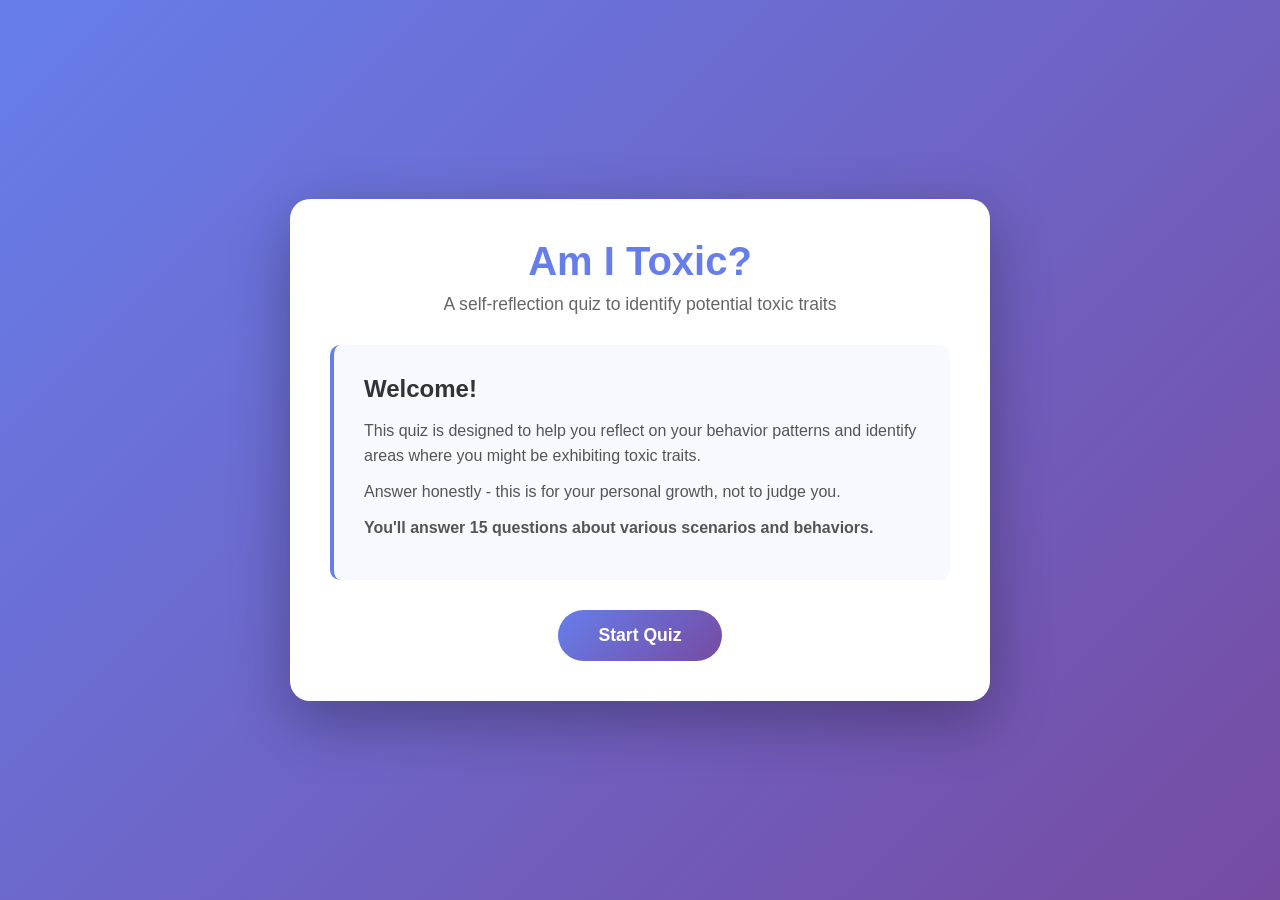
==== index.html @ d929b259 "Implement complete "Am I Toxic" quiz website with scoring system Co-authored-by: Water-Wind-Official" ====
<!DOCTYPE html>
<html lang="en">
<head>
    <meta charset="UTF-8">
    <meta name="viewport" content="width=device-width, initial-scale=1.0">
    <title>Am I Toxic? - Self-Assessment Quiz</title>
    <link rel="stylesheet" href="style.css">
</head>
<body>
    <div class="container">
        <header>
            <h1>Am I Toxic?</h1>
            <p class="subtitle">A self-reflection quiz to identify potential toxic traits</p>
        </header>

        <div id="start-screen" class="screen active">
            <div class="intro">
                <h2>Welcome!</h2>
                <p>This quiz is designed to help you reflect on your behavior patterns and identify areas where you might be exhibiting toxic traits.</p>
                <p>Answer honestly - this is for your personal growth, not to judge you.</p>
                <p><strong>You'll answer 15 questions about various scenarios and behaviors.</strong></p>
            </div>
            <button id="start-btn" class="btn btn-primary">Start Quiz</button>
        </div>

        <div id="quiz-screen" class="screen">
            <div class="progress-bar">
                <div id="progress" class="progress-fill"></div>
            </div>
            <div class="question-counter">
                Question <span id="current-question">1</span> of <span id="total-questions">15</span>
            </div>
            <div id="question-container">
                <h2 id="question-text"></h2>
                <div id="options-container"></div>
            </div>
            <button id="next-btn" class="btn btn-primary" disabled>Next</button>
        </div>

        <div id="results-screen" class="screen">
            <h2>Your Results</h2>
            <div id="score-container">
                <div class="score-circle">
                    <span id="score-value">0</span>
                    <span class="score-label">points</span>
                </div>
            </div>
            <div id="result-message"></div>
            <div id="result-details"></div>
            <button id="restart-btn" class="btn btn-primary">Take Quiz Again</button>
        </div>
    </div>

    <script src="script.js"></script>
</body>
</html>
---- style.css ----
* {
    margin: 0;
    padding: 0;
    box-sizing: border-box;
}

body {
    font-family: 'Segoe UI', Tahoma, Geneva, Verdana, sans-serif;
    background: linear-gradient(135deg, #667eea 0%, #764ba2 100%);
    min-height: 100vh;
    display: flex;
    justify-content: center;
    align-items: center;
    padding: 20px;
}

.container {
    background: white;
    border-radius: 20px;
    padding: 40px;
    max-width: 700px;
    width: 100%;
    box-shadow: 0 20px 60px rgba(0, 0, 0, 0.3);
}

header {
    text-align: center;
    margin-bottom: 30px;
}

h1 {
    color: #667eea;
    font-size: 2.5em;
    margin-bottom: 10px;
}

.subtitle {
    color: #666;
    font-size: 1.1em;
}

.screen {
    display: none;
}

.screen.active {
    display: block;
    animation: fadeIn 0.5s ease-in;
}

@keyframes fadeIn {
    from {
        opacity: 0;
        transform: translateY(20px);
    }
    to {
        opacity: 1;
        transform: translateY(0);
    }
}

.intro {
    background: #f8f9ff;
    padding: 30px;
    border-radius: 10px;
    margin-bottom: 30px;
    border-left: 4px solid #667eea;
}

.intro h2 {
    color: #333;
    margin-bottom: 15px;
}

.intro p {
    color: #555;
    line-height: 1.6;
    margin-bottom: 10px;
}

.btn {
    padding: 15px 40px;
    font-size: 1.1em;
    border: none;
    border-radius: 50px;
    cursor: pointer;
    transition: all 0.3s ease;
    font-weight: 600;
}

.btn-primary {
    background: linear-gradient(135deg, #667eea 0%, #764ba2 100%);
    color: white;
}

.btn-primary:hover:not(:disabled) {
    transform: translateY(-2px);
    box-shadow: 0 10px 20px rgba(102, 126, 234, 0.4);
}

.btn:disabled {
    opacity: 0.5;
    cursor: not-allowed;
}

#start-btn, #restart-btn {
    display: block;
    margin: 0 auto;
}

.progress-bar {
    width: 100%;
    height: 8px;
    background: #e0e0e0;
    border-radius: 10px;
    margin-bottom: 20px;
    overflow: hidden;
}

.progress-fill {
    height: 100%;
    background: linear-gradient(90deg, #667eea 0%, #764ba2 100%);
    transition: width 0.3s ease;
    width: 0%;
}

.question-counter {
    text-align: center;
    color: #666;
    margin-bottom: 20px;
    font-size: 0.9em;
}

#question-container {
    margin-bottom: 30px;
}

#question-text {
    color: #333;
    font-size: 1.3em;
    margin-bottom: 25px;
    line-height: 1.4;
}

#options-container {
    display: flex;
    flex-direction: column;
    gap: 12px;
}

.option {
    padding: 18px 25px;
    background: #f8f9ff;
    border: 2px solid #e0e0e0;
    border-radius: 10px;
    cursor: pointer;
    transition: all 0.3s ease;
    font-size: 1em;
}

.option:hover {
    border-color: #667eea;
    background: #fff;
    transform: translateX(5px);
}

.option.selected {
    background: linear-gradient(135deg, #667eea 0%, #764ba2 100%);
    color: white;
    border-color: #667eea;
}

#next-btn {
    float: right;
}

.score-circle {
    width: 180px;
    height: 180px;
    margin: 30px auto;
    border-radius: 50%;
    background: linear-gradient(135deg, #667eea 0%, #764ba2 100%);
    display: flex;
    flex-direction: column;
    justify-content: center;
    align-items: center;
    color: white;
    box-shadow: 0 10px 30px rgba(102, 126, 234, 0.3);
}

#score-value {
    font-size: 3.5em;
    font-weight: bold;
}

.score-label {
    font-size: 1em;
    opacity: 0.9;
}

#result-message {
    background: #f8f9ff;
    padding: 25px;
    border-radius: 10px;
    margin: 20px 0;
    border-left: 4px solid #667eea;
}

#result-message h3 {
    color: #333;
    margin-bottom: 10px;
}

#result-message p {
    color: #555;
    line-height: 1.6;
}

#result-details {
    background: #fff9e6;
    padding: 20px;
    border-radius: 10px;
    margin: 20px 0;
    border-left: 4px solid #ffc107;
}

#result-details h4 {
    color: #333;
    margin-bottom: 15px;
}

#result-details ul {
    list-style-position: inside;
    color: #555;
}

#result-details li {
    margin-bottom: 8px;
    line-height: 1.5;
}

@media (max-width: 600px) {
    .container {
        padding: 25px;
    }
    
    h1 {
        font-size: 2em;
    }
    
    #question-text {
        font-size: 1.1em;
    }
    
    .option {
        padding: 15px 20px;
    }
}
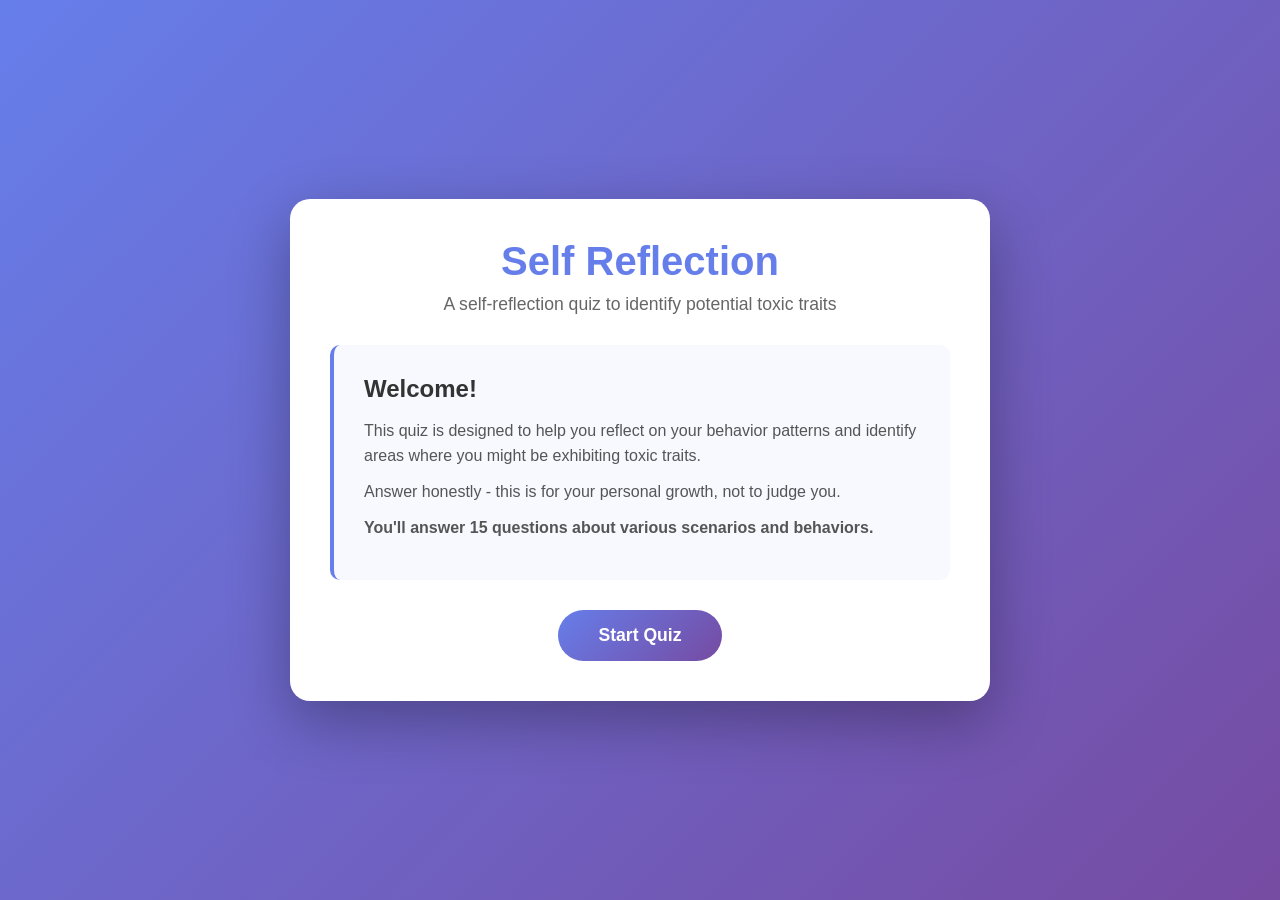
==== commit 49f2c623: "01" ====
--- a/index.html
+++ b/index.html
@@ -3,13 +3,13 @@
 <head>
     <meta charset="UTF-8">
     <meta name="viewport" content="width=device-width, initial-scale=1.0">
-    <title>Am I Toxic? - Self-Assessment Quiz</title>
+    <title>Self Reflection - Assessment Quiz</title>
     <link rel="stylesheet" href="style.css">
 </head>
 <body>
     <div class="container">
         <header>
-            <h1>Am I Toxic?</h1>
+            <h1>Self Reflection</h1>
             <p class="subtitle">A self-reflection quiz to identify potential toxic traits</p>
         </header>
 
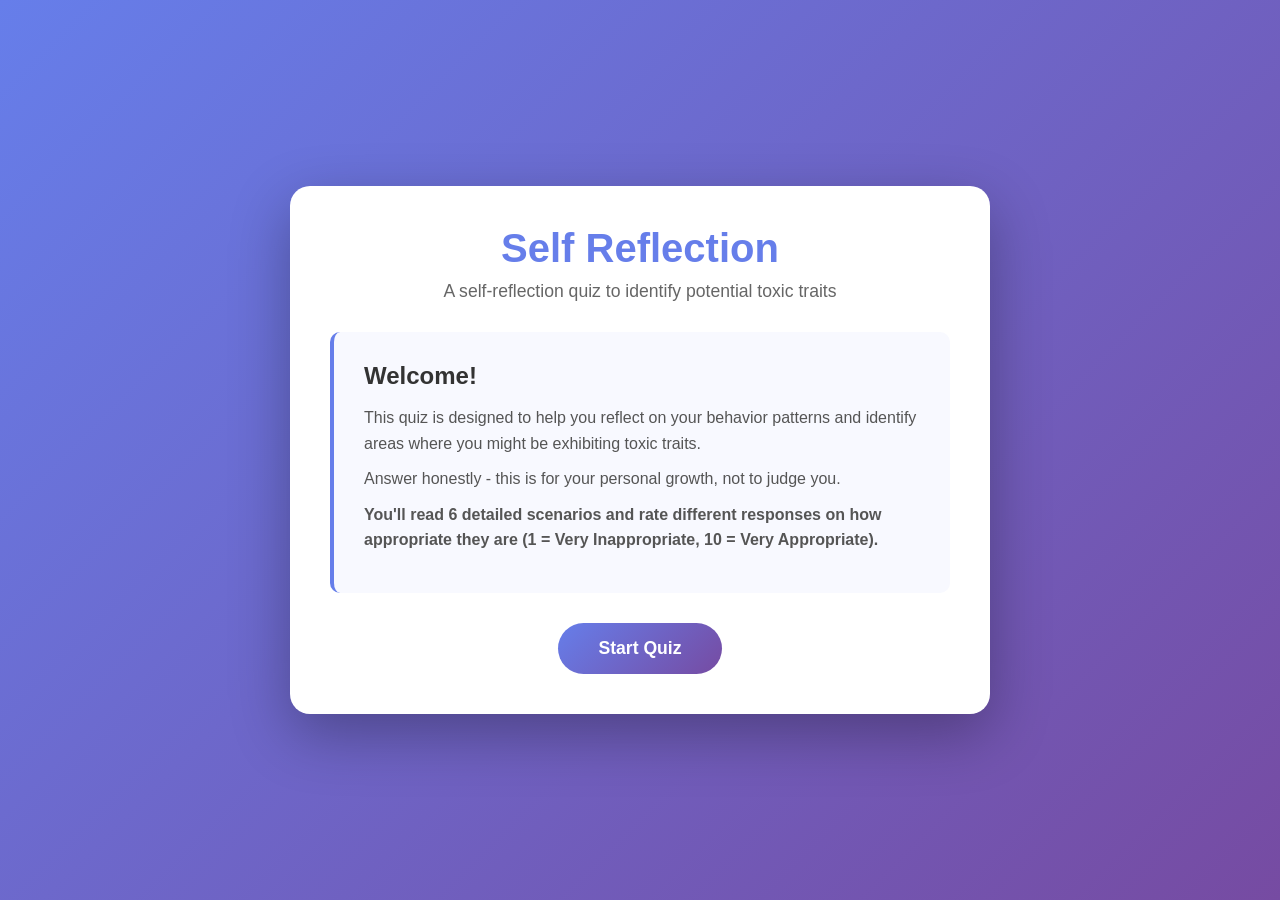
==== commit 45edc321: "a" ====
--- a/index.html
+++ b/index.html
@@ -18,7 +18,7 @@
                 <h2>Welcome!</h2>
                 <p>This quiz is designed to help you reflect on your behavior patterns and identify areas where you might be exhibiting toxic traits.</p>
                 <p>Answer honestly - this is for your personal growth, not to judge you.</p>
-                <p><strong>You'll answer 15 questions about various scenarios and behaviors.</strong></p>
+                <p><strong>You'll read 6 detailed scenarios and rate different responses on how appropriate they are (1 = Very Inappropriate, 10 = Very Appropriate).</strong></p>
             </div>
             <button id="start-btn" class="btn btn-primary">Start Quiz</button>
         </div>
@@ -28,7 +28,7 @@
                 <div id="progress" class="progress-fill"></div>
             </div>
             <div class="question-counter">
-                Question <span id="current-question">1</span> of <span id="total-questions">15</span>
+                Question <span id="current-question">1</span> of <span id="total-questions">6</span>
             </div>
             <div id="question-container">
                 <h2 id="question-text"></h2>
--- a/style.css
+++ b/style.css
@@ -170,6 +170,83 @@
     border-color: #667eea;
 }
 
+.response-item {
+    margin-bottom: 25px;
+    padding: 18px;
+    background: #f8f9ff;
+    border-radius: 10px;
+    border-left: 4px solid #667eea;
+}
+
+.response-label {
+    font-weight: 600;
+    color: #333;
+    margin-bottom: 12px;
+    display: block;
+    font-size: 0.95em;
+}
+
+.rating-container {
+    display: flex;
+    align-items: center;
+    gap: 10px;
+}
+
+.rating-label {
+    font-size: 0.75em;
+    color: #666;
+    flex-shrink: 0;
+}
+
+.rating-label.left {
+    text-align: right;
+    width: 80px;
+}
+
+.rating-label.right {
+    text-align: left;
+    width: 80px;
+}
+
+.rating-slider {
+    flex: 1;
+    height: 6px;
+    border-radius: 5px;
+    background: linear-gradient(to right, #ff6b6b, #ffd93d, #6bcf7f);
+    outline: none;
+    -webkit-appearance: none;
+    appearance: none;
+}
+
+.rating-slider::-webkit-slider-thumb {
+    -webkit-appearance: none;
+    appearance: none;
+    width: 20px;
+    height: 20px;
+    border-radius: 50%;
+    background: linear-gradient(135deg, #667eea 0%, #764ba2 100%);
+    cursor: pointer;
+    box-shadow: 0 2px 5px rgba(102, 126, 234, 0.3);
+}
+
+.rating-slider::-moz-range-thumb {
+    width: 20px;
+    height: 20px;
+    border-radius: 50%;
+    background: linear-gradient(135deg, #667eea 0%, #764ba2 100%);
+    cursor: pointer;
+    border: none;
+    box-shadow: 0 2px 5px rgba(102, 126, 234, 0.3);
+}
+
+.rating-value {
+    min-width: 30px;
+    text-align: center;
+    font-weight: 600;
+    color: #667eea;
+    font-size: 1em;
+}
+
 #next-btn {
     float: right;
 }
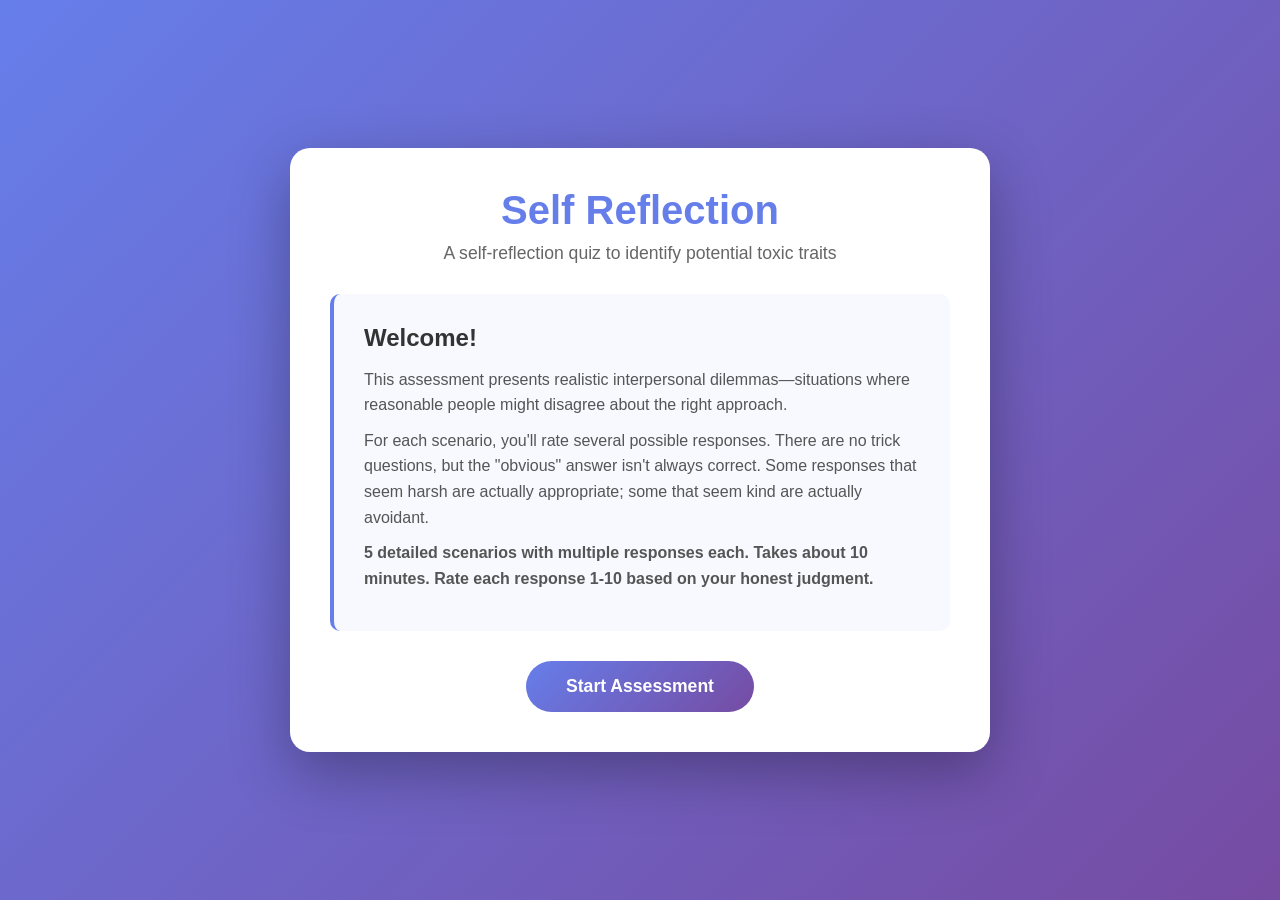
==== commit e90729a5: "32" ====
--- a/index.html
+++ b/index.html
@@ -16,11 +16,11 @@
         <div id="start-screen" class="screen active">
             <div class="intro">
                 <h2>Welcome!</h2>
-                <p>This quiz is designed to help you reflect on your behavior patterns and identify areas where you might be exhibiting toxic traits.</p>
-                <p>Answer honestly - this is for your personal growth, not to judge you.</p>
-                <p><strong>You'll read 6 detailed scenarios and rate different responses on how appropriate they are (1 = Very Inappropriate, 10 = Very Appropriate).</strong></p>
+                <p>This assessment presents realistic interpersonal dilemmas—situations where reasonable people might disagree about the right approach.</p>
+                <p>For each scenario, you'll rate several possible responses. There are no trick questions, but the "obvious" answer isn't always correct. Some responses that seem harsh are actually appropriate; some that seem kind are actually avoidant.</p>
+                <p><strong>5 detailed scenarios with multiple responses each. Takes about 10 minutes. Rate each response 1-10 based on your honest judgment.</strong></p>
             </div>
-            <button id="start-btn" class="btn btn-primary">Start Quiz</button>
+            <button id="start-btn" class="btn btn-primary">Start Assessment</button>
         </div>
 
         <div id="quiz-screen" class="screen">
@@ -28,7 +28,7 @@
                 <div id="progress" class="progress-fill"></div>
             </div>
             <div class="question-counter">
-                Question <span id="current-question">1</span> of <span id="total-questions">6</span>
+                Scenario <span id="current-question">1</span> of <span id="total-questions">5</span>
             </div>
             <div id="question-container">
                 <h2 id="question-text"></h2>
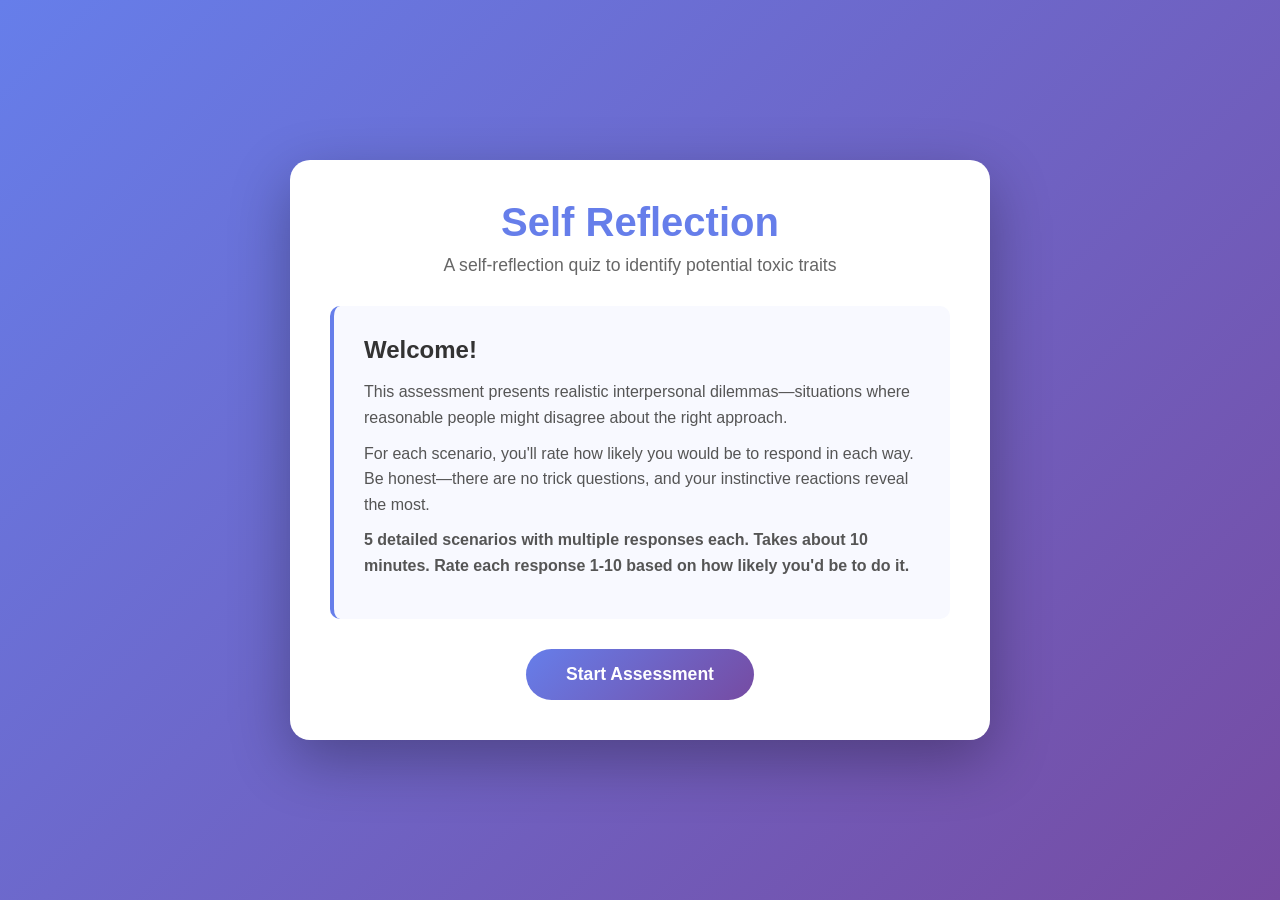
==== commit 3d08e695: "a" ====
--- a/index.html
+++ b/index.html
@@ -17,8 +17,8 @@
             <div class="intro">
                 <h2>Welcome!</h2>
                 <p>This assessment presents realistic interpersonal dilemmas—situations where reasonable people might disagree about the right approach.</p>
-                <p>For each scenario, you'll rate several possible responses. There are no trick questions, but the "obvious" answer isn't always correct. Some responses that seem harsh are actually appropriate; some that seem kind are actually avoidant.</p>
-                <p><strong>5 detailed scenarios with multiple responses each. Takes about 10 minutes. Rate each response 1-10 based on your honest judgment.</strong></p>
+                <p>For each scenario, you'll rate how likely you would be to respond in each way. Be honest—there are no trick questions, and your instinctive reactions reveal the most.</p>
+                <p><strong>5 detailed scenarios with multiple responses each. Takes about 10 minutes. Rate each response 1-10 based on how likely you'd be to do it.</strong></p>
             </div>
             <button id="start-btn" class="btn btn-primary">Start Assessment</button>
         </div>
